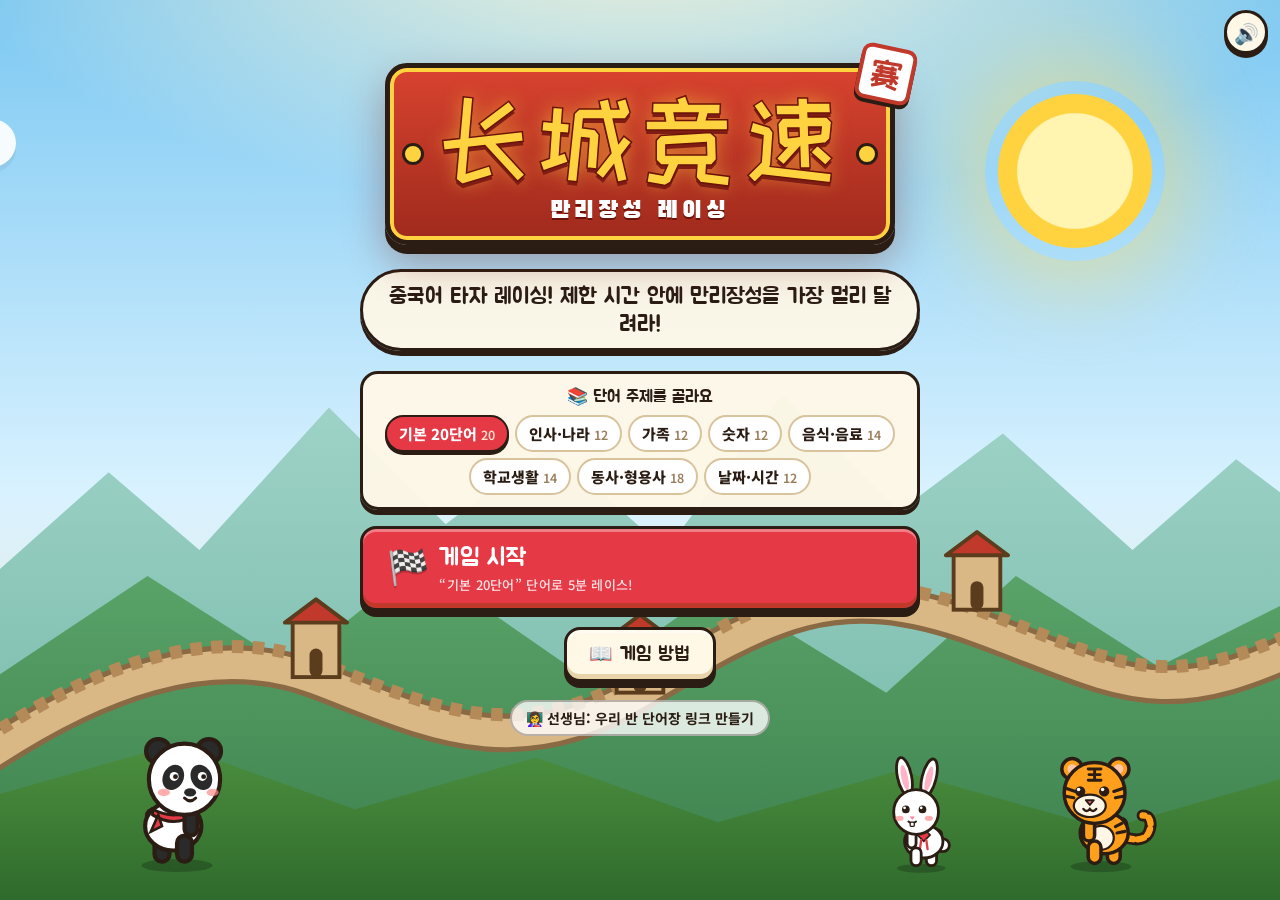
==== index.html @ fd2783c3 "Add files via upload" ====
<!doctype html>
<html lang="ko">
<head>
  <meta charset="utf-8">
  <meta name="viewport" content="width=device-width, initial-scale=1, viewport-fit=cover">
  <meta name="theme-color" content="#c0392b">
  <meta name="description" content="중국어 타자 레이싱! 5분 동안 누가 만리장성을 가장 멀리 달릴까?">
  <title>长城竞速 · 만리장성 레이싱</title>
  <link rel="icon" href="assets/favicon.svg" type="image/svg+xml">
  <link rel="preconnect" href="https://fonts.googleapis.com">
  <link rel="preconnect" href="https://fonts.gstatic.com" crossorigin>
  <link href="https://fonts.googleapis.com/css2?family=Black+Han+Sans&family=Jua&family=Noto+Sans+KR:wght@400;700;900&family=Noto+Sans+SC:wght@500;900&family=ZCOOL+KuaiLe&display=swap" rel="stylesheet">
  <link rel="stylesheet" href="css/style.css">
</head>
<body>
  <!-- 상단 고정 바: 연결 상태 + 사운드 -->
  <div class="topbar">
        <button id="btn-sound" class="icon-btn" type="button" aria-label="소리 켜기/끄기" title="소리 켜기/끄기">🔊</button>
  </div>

  <main id="app">
    <!-- ================= A. 시작 화면 ================= -->
    <section id="screen-home" class="screen active" aria-label="시작 화면">
      <div class="home-scene" aria-hidden="true">
        <div class="sun"></div>
        <div class="cloud big c1"></div><div class="cloud big c2"></div><div class="cloud big c3"></div>
        <svg class="home-mtn" viewBox="0 0 1000 500" preserveAspectRatio="xMidYMax slice">
          <defs>
            <linearGradient id="hm1" x1="0" y1="0" x2="0" y2="1"><stop offset="0" stop-color="#9fd3c7"/><stop offset="1" stop-color="#6fb5a5"/></linearGradient>
            <linearGradient id="hm2" x1="0" y1="0" x2="0" y2="1"><stop offset="0" stop-color="#5aa469"/><stop offset="1" stop-color="#3c7f4d"/></linearGradient>
            <linearGradient id="hm3" x1="0" y1="0" x2="0" y2="1"><stop offset="0" stop-color="#4c8f3f"/><stop offset="1" stop-color="#2f6b2c"/></linearGradient>
          </defs>
          <path d="M0 500 L0 250 L90 170 L160 230 L260 120 L350 210 L430 150 L520 230 L610 110 L700 200 L780 140 L880 230 L960 160 L1000 190 L1000 500 Z" fill="url(#hm1)"/>
          <path d="M0 500 L0 330 L120 250 L230 320 L330 240 L460 330 L560 260 L690 340 L790 250 L900 320 L1000 270 L1000 500 Z" fill="url(#hm2)"/>
          <!-- 만리장성 -->
          <path d="M-20 400 C 80 330, 170 300, 250 330 S 400 400, 500 340 S 650 250, 760 290 S 900 360, 1020 300" fill="none" stroke="#8a6a44" stroke-width="30" stroke-linecap="round"/>
          <path d="M-20 400 C 80 330, 170 300, 250 330 S 400 400, 500 340 S 650 250, 760 290 S 900 360, 1020 300" fill="none" stroke="#d9b886" stroke-width="22" stroke-linecap="round"/>
          <path d="M-20 386 C 80 316, 170 286, 250 316 S 400 386, 500 326 S 650 236, 760 276 S 900 346, 1020 286" fill="none" stroke="#b48a58" stroke-width="10" stroke-dasharray="9 7"/>
          <g class="home-towers">
            <g transform="translate(232 268)"><rect x="0" y="16" width="36" height="44" fill="#d9b886" stroke="#5b3d1e" stroke-width="3"/><path d="M-6 18 L18 0 L42 18 Z" fill="#c0392b" stroke="#5b3d1e" stroke-width="3" stroke-linejoin="round"/><rect x="13" y="38" width="10" height="22" rx="5" fill="#5b3d1e"/></g>
            <g transform="translate(482 280)"><rect x="0" y="16" width="36" height="44" fill="#d9b886" stroke="#5b3d1e" stroke-width="3"/><path d="M-6 18 L18 0 L42 18 Z" fill="#c0392b" stroke="#5b3d1e" stroke-width="3" stroke-linejoin="round"/><rect x="13" y="38" width="10" height="22" rx="5" fill="#5b3d1e"/></g>
            <g transform="translate(742 216)"><rect x="0" y="16" width="36" height="44" fill="#d9b886" stroke="#5b3d1e" stroke-width="3"/><path d="M-6 18 L18 0 L42 18 Z" fill="#c0392b" stroke="#5b3d1e" stroke-width="3" stroke-linejoin="round"/><rect x="13" y="38" width="10" height="22" rx="5" fill="#5b3d1e"/></g>
          </g>
          <path d="M0 500 L0 420 L140 380 L280 430 L420 390 L560 440 L700 400 L860 445 L1000 405 L1000 500 Z" fill="url(#hm3)"/>
        </svg>
        <div class="home-cast">
          <div class="cast cast-panda" data-char="panda"></div>
          <div class="cast cast-tiger" data-char="tiger"></div>
          <div class="cast cast-rabbit" data-char="rabbit"></div>
        </div>
      </div>

      <div class="home-panel">
        <div class="title-plaque">
          <div class="title-seal">赛</div>
          <h1 class="title-zh" lang="zh">长城竞速</h1>
          <div class="title-ko">만리장성 레이싱</div>
        </div>
        <p class="subtitle">중국어 타자 레이싱! 제한 시간 안에 만리장성을 가장 멀리 달려라!</p>

        <div id="set-banner" class="set-banner hidden"></div>
        <div id="set-picker" class="set-picker">
          <div class="sp-title">📚 단어 주제를 골라요</div>
          <div id="preset-chips" class="preset-chips" role="radiogroup"></div>
        </div>
        <p id="link-error" class="form-error hidden" role="alert"></p>

        <div class="home-buttons">
          <button id="btn-start" class="btn btn-red btn-xl" type="button">
            <span class="btn-ico">🏁</span><span>게임 시작<small id="start-sub">이름과 캐릭터를 고르고 출발!</small></span>
          </button>
          <button id="btn-howto" class="btn btn-ghost" type="button">📖 게임 방법</button>
        </div>
        <a class="teacher-link" href="teacher.html">👩‍🏫 선생님: 우리 반 단어장 링크 만들기</a>
      </div>
    </section>

    <!-- ================= B. 이름·캐릭터 ================= -->
    <section id="screen-join" class="screen" aria-label="이름과 캐릭터">
      <div class="panel join-panel">
        <button class="back-btn" type="button" data-go="home" aria-label="처음으로">← 처음으로</button>
        <h2 class="panel-title"><span lang="zh">报名</span> 선수 등록</h2>
        <form id="join-form" autocomplete="off" novalidate>
          <label class="field">
            <span>이름 또는 별명 <small>(결과 카드에 나와요 · 최대 12자)</small></span>
            <input id="join-name" name="name" maxlength="12" placeholder="예: 김민준" spellcheck="false" required>
          </label>
          <fieldset class="char-pick">
            <legend>캐릭터 선택 <small>(숫자 키 1~6)</small></legend>
            <div id="char-grid" class="char-grid" role="radiogroup"></div>
          </fieldset>
          <p id="join-error" class="form-error" role="alert"></p>
          <div class="join-set" id="join-set"></div>
          <button id="btn-enter" class="btn btn-red btn-lg btn-block" type="submit">출발 준비 완료! 🚩</button>
          <p class="tip">💡 한/영 키를 <b>영어</b>로! 성조 없이 <b>pingguo</b>처럼 입력해요.</p>
        </form>
      </div>
    </section>

    <!-- ================= 게임 화면 ================= -->
    <section id="screen-game" class="screen" aria-label="게임 화면">
      <header class="hud">
        <div class="hud-brand" lang="zh">长城竞速 <small id="hud-mode"></small></div>
        <div class="hud-timer" id="hud-timer-box">
          <span class="hud-label">남은 시간</span>
          <b id="hud-timer">05:00</b>
          <div class="hud-timebar"><i id="hud-timebar"></i></div>
        </div>
        <div class="hud-stat dist"><span class="hud-label">달린 거리</span><b id="hud-dist">0m</b></div>
        <div class="hud-stat ok"><span class="hud-label">정답</span><b id="hud-correct">0</b></div>
        <div class="hud-stat bad"><span class="hud-label">오답</span><b id="hud-wrong">0</b></div>
        <div class="hud-stat rank"><span class="hud-label">구간</span><b id="hud-lap">1</b></div>
      </header>

      <div class="game-mid solo">
        <div id="track" class="track-wrap"></div>
      </div>

      <div class="quiz" id="quiz">
        <div class="quiz-meta">
          <span>문제 <b id="q-num">1</b></span>
          <span id="q-combo" class="combo hidden">🔥 <b>0</b> 연속!</span>
        </div>
        <div class="q-word-wrap">
          <div id="q-word" class="q-word">사과</div>
          <div id="q-reveal" class="q-reveal" aria-live="polite"></div>
        </div>
        <form id="answer-form" class="answer-row" autocomplete="off">
          <input id="answer" class="answer-input" type="text" lang="en" inputmode="text" autocomplete="off" autocorrect="off" autocapitalize="off" spellcheck="false" maxlength="40" placeholder="중국어 병음을 입력하세요" aria-label="중국어 병음 입력">
          <button id="btn-answer" class="btn btn-red answer-btn" type="submit">Enter ↵</button>
        </form>
        <div class="answer-hint">
          <span id="hint-text">성조 없이 영어로 · 띄어쓰기 상관없음 · <kbd>Enter</kbd>로 제출</span>
          <span id="ime-warn" class="ime-warn hidden">⌨️ 한글로 입력 중! <b>한/영</b> 키를 눌러 주세요</span>
        </div>
        <div id="quiz-done" class="quiz-done hidden"></div>
      </div>

      <button id="btn-quit" class="quit-btn" type="button" title="그만하기">✕ 그만하기</button>
      <div id="countdown" class="countdown hidden" aria-live="assertive"><span id="countdown-num">3</span></div>
      <div id="boost-banner" class="boost-banner hidden"></div>
    </section>

    <!-- ================= 결과 화면 ================= -->
    <section id="screen-result" class="screen" aria-label="결과 화면">
      <canvas id="fireworks" class="fireworks" aria-hidden="true"></canvas>
      <div class="result-wrap">
        <h2 class="result-title"><span>🏆</span> <span lang="zh">长城竞速 完成！</span></h2>
        <div id="cert" class="cert"></div>
        <p class="show-teacher">🙋 이 화면을 선생님께 보여 주세요!</p>
        <div class="result-actions">
          <button id="btn-retry" class="btn btn-gold btn-lg" type="button">🔁 다시 도전</button>
          <button id="btn-home" class="btn btn-ghost btn-lg" type="button">🏠 처음으로</button>
        </div>
        <div class="review">
          <h3>📚 오늘의 단어 복습</h3>
          <div id="review-list" class="review-list"></div>
        </div>
      </div>
    </section>
  </main>

  <!-- 게임 방법 -->
  <div id="modal-howto" class="modal" aria-hidden="true" role="dialog" aria-labelledby="howto-title">
    <div class="modal-box">
      <button class="modal-x" type="button" data-close aria-label="닫기">✕</button>
      <h2 id="howto-title">📖 게임 방법</h2>
      <ol class="howto">
        <li>선생님이 준 <b>링크(QR 코드)</b>로 들어오거나, 첫 화면에서 <b>단어 주제</b>를 골라요.</li>
        <li><b>게임 시작</b> → 이름과 캐릭터를 고르고 출발! 3, 2, 1, 出发!</li>
        <li>화면에 <b>한국어 뜻</b>이 나오면 <b>중국어 병음</b>을 영어로 입력하고 <kbd>Enter</kbd>!
          <div class="howto-ex"><span>사과</span> → <code>pingguo</code> ✅ <code>Ping guo</code> ✅ <code>pinguo</code> ❌</div></li>
        <li>성조 기호는 안 써도 돼요. ü는 <code>v</code> 또는 <code>u</code>로 쓰세요.</li>
        <li>정답 1개마다 만리장성을 <b>100m</b> 달려요. 제한 시간 안에 <b>최대한 멀리!</b> 20개(2km)마다 구간 돌파!</li>
        <li>🔥 <b>3연속</b> 정답 → 부스터, <b>5연속</b> → 슈퍼 부스터! 틀리면 연속이 끊겨요.</li>
        <li>👻 이 기기의 <b>최고 기록</b>이 유령 캐릭터로 옆에서 함께 달려요. 이겨 보세요!</li>
        <li>끝나면 나오는 <b>결과 카드</b>를 선생님께 보여 주세요.</li>
      </ol>
      <button class="btn btn-red btn-block" type="button" data-close>알겠어요! 🏁</button>
    </div>
  </div>

  <div id="toast-wrap"></div>
  <script type="module" src="js/app.js"></script>
</body>
</html>
---- css/style.css ----
/* =====================================================================
   长城竞速 — 스타일
   팔레트: 궁궐 붉은색 · 황금 · 성벽 돌색 · 산 초록 · 하늘
   ===================================================================== */
:root {
  --red: #c0392b;
  --red-2: #e63946;
  --red-d: #7d1d14;
  --gold: #ffd23f;
  --gold-2: #ffe58a;
  --gold-d: #c98a00;
  --ink: #2b1d14;
  --paper: #fff8e7;
  --paper-2: #fdecc8;
  --stone: #ead7ad;
  --stone-2: #d9b886;
  --stone-d: #a77d4a;
  --green: #2f9e57;
  --sky-1: #7cc8f2;
  --sky-2: #d9f2ff;
  --mtn-far: #9fd3c7;
  --mtn-near: #5aa469;
  --wall-far: #b8936a;
  --ok: #1e9e4a;
  --bad: #e03131;
  --font-ko: 'Noto Sans KR', 'Apple SD Gothic Neo', 'Malgun Gothic', sans-serif;
  --font-fun: 'Jua', 'Noto Sans KR', sans-serif;
  --font-head: 'Black Han Sans', 'Jua', sans-serif;
  --font-zh: 'Noto Sans SC', 'PingFang SC', 'Microsoft YaHei', sans-serif;
  --font-zh-fun: 'ZCOOL KuaiLe', 'Noto Sans SC', 'Microsoft YaHei', sans-serif;
  --radius: 18px;
  --shadow: 0 10px 30px rgba(60, 20, 0, .18);
}

* { box-sizing: border-box; }
html, body { margin: 0; padding: 0; }
body {
  font-family: var(--font-ko);
  color: var(--ink);
  min-height: 100dvh;
  background:
    radial-gradient(1200px 500px at 50% -10%, #fff7d6 0%, transparent 60%),
    linear-gradient(180deg, var(--sky-1) 0%, var(--sky-2) 55%, #f5e6c4 100%);
  background-attachment: fixed;
  -webkit-font-smoothing: antialiased;
  overflow-x: hidden;
}
[lang="zh"] { font-family: var(--font-zh); }
button { font: inherit; color: inherit; cursor: pointer; }
input, textarea, select { font: inherit; color: inherit; }
.hidden { display: none !important; }
.muted { color: #7a6a5a; }
kbd {
  font-family: var(--font-ko); font-size: .85em; padding: 1px 6px; border-radius: 6px;
  background: #fff; border: 1.5px solid #c9b48f; border-bottom-width: 3px;
}
code { background: #fff3cf; padding: 1px 6px; border-radius: 6px; font-weight: 700; }
:focus-visible { outline: 3px solid var(--gold-d); outline-offset: 2px; }

/* ---------- 상단 바 ---------- */
.topbar {
  position: fixed; top: 10px; right: 12px; z-index: 50;
  display: flex; gap: 8px; align-items: center;
}
.icon-btn {
  width: 44px; height: 44px; border-radius: 50%;
  border: 3px solid var(--ink); background: var(--paper);
  font-size: 20px; box-shadow: 0 4px 0 var(--ink);
  display: grid; place-items: center;
}
.icon-btn:active { transform: translateY(3px); box-shadow: 0 1px 0 var(--ink); }
.net-badge {
  font-size: 13px; font-weight: 700; padding: 6px 12px; border-radius: 999px;
  border: 2px solid var(--ink); background: #fff; white-space: nowrap;
}
.net-badge:empty { display: none; }
.net-badge.ok { background: #d9f7e3; color: #11602f; }
.net-badge.warn { background: #fff0c2; color: #8a5a00; animation: pulse 1.2s infinite; }
.net-badge.off { background: #eee; color: #555; }

/* ---------- 버튼 ---------- */
.btn {
  --b: var(--red); --bd: var(--red-d); --fg: #fff;
  display: inline-flex; align-items: center; justify-content: center; gap: 10px;
  padding: 12px 22px; border-radius: 16px;
  border: 3px solid var(--ink); background: var(--b); color: var(--fg);
  font-family: var(--font-fun); font-size: 19px; letter-spacing: .3px;
  box-shadow: 0 6px 0 var(--ink), inset 0 -5px 0 var(--bd), inset 0 3px 0 rgba(255,255,255,.35);
  transition: transform .08s, box-shadow .08s, filter .15s;
  text-decoration: none; user-select: none;
}
.btn:hover { filter: brightness(1.06); }
.btn:active { transform: translateY(4px); box-shadow: 0 2px 0 var(--ink), inset 0 -3px 0 var(--bd); }
.btn:disabled { filter: grayscale(.6) brightness(.95); cursor: not-allowed; transform: none; }
.btn-red { --b: var(--red-2); --bd: var(--red); }
.btn-gold { --b: var(--gold); --bd: var(--gold-d); --fg: var(--ink); }
.btn-green { --b: #3cc46f; --bd: #23894a; }
.btn-ghost { --b: var(--paper); --bd: #e8d4a8; --fg: var(--ink); }
.btn-dark { --b: #3a2a20; --bd: #1c120c; }
.btn-lg { font-size: 21px; padding: 14px 26px; }
.btn-xl { font-size: 24px; padding: 14px 24px; width: 100%; justify-content: flex-start; text-align: left; }
.btn-xl small { display: block; font-family: var(--font-ko); font-size: 13px; opacity: .85; margin-top: 2px; font-weight: 500; }
.btn-ico { font-size: 34px; line-height: 1; filter: drop-shadow(0 2px 0 rgba(0,0,0,.2)); }
.btn-block { width: 100%; }
.btn-sm { font-size: 15px; padding: 7px 12px; border-radius: 12px; box-shadow: 0 4px 0 var(--ink), inset 0 -3px 0 var(--bd); }
.link-btn { background: none; border: 0; color: var(--red); text-decoration: underline; font-weight: 800; padding: 0 2px; }

/* ---------- 화면 공통 ---------- */
.screen { display: none; min-height: 100dvh; }
.screen.active { display: block; animation: screenIn .35s ease; }
@keyframes screenIn { from { opacity: 0; transform: translateY(8px); } to { opacity: 1; transform: none; } }

.panel {
  position: relative;
  width: min(960px, calc(100% - 24px));
  margin: 70px auto 40px;
  background: var(--paper);
  border: 4px solid var(--ink);
  border-radius: 26px;
  padding: 28px clamp(16px, 4vw, 40px);
  box-shadow: 0 10px 0 var(--ink), var(--shadow);
}
.panel::before {
  content: ''; position: absolute; inset: 8px; border-radius: 18px; pointer-events: none;
  border: 2px dashed rgba(192, 57, 43, .25);
}
.panel-title {
  font-family: var(--font-head); font-size: clamp(28px, 4vw, 38px); margin: 6px 0 20px; text-align: center;
  color: var(--red);
}
.panel-title [lang="zh"] { font-family: var(--font-zh-fun); color: var(--gold-d); margin-right: 6px; }
.back-btn {
  position: absolute; top: 16px; left: 18px; z-index: 2;
  border: 0; background: none; font-family: var(--font-fun); font-size: 16px; color: #7a5a3a;
}
.back-btn:hover { color: var(--red); }

/* ---------- 시작 화면 ---------- */
#screen-home { position: relative; overflow: hidden; }
#screen-home.active { display: flex; flex-direction: column; align-items: center; justify-content: flex-start; }
.home-scene { position: absolute; inset: 0; pointer-events: none; }
.sun {
  position: absolute; width: 180px; height: 180px; border-radius: 50%;
  right: 9%; top: 9%;
  background: radial-gradient(circle, #fff4b0 0 45%, #ffd23f 46% 60%, rgba(255,210,63,0) 61%);
  box-shadow: 0 0 80px 30px rgba(255, 220, 100, .45);
  animation: sunGlow 5s ease-in-out infinite;
}
@keyframes sunGlow { 50% { box-shadow: 0 0 110px 45px rgba(255, 220, 100, .55); } }
.home-mtn { position: absolute; left: 0; right: 0; bottom: 0; width: 100%; height: 72%; }
.cloud {
  position: absolute; width: 120px; height: 34px; border-radius: 40px; background: #fff;
  opacity: .92; filter: drop-shadow(0 4px 0 rgba(0, 0, 0, .06));
}
.cloud::before, .cloud::after { content: ''; position: absolute; background: #fff; border-radius: 50%; }
.cloud::before { width: 54px; height: 54px; left: 18px; top: -26px; }
.cloud::after { width: 40px; height: 40px; left: 60px; top: -16px; }
.cloud.big { transform: scale(1.4); }
.home-scene .c1 { top: 14%; left: -10%; animation: drift 48s linear infinite; }
.home-scene .c2 { top: 28%; left: -20%; animation: drift 66s linear infinite -20s; opacity: .8; }
.home-scene .c3 { top: 8%; left: -30%; animation: drift 80s linear infinite -50s; opacity: .7; }
@keyframes drift { to { left: 115%; } }

.home-cast { position: absolute; left: 0; right: 0; bottom: 3%; height: 22%; }
.cast { position: absolute; width: clamp(80px, 12vw, 150px); bottom: 0; }
.cast-panda { left: 8%; animation: hop 1.4s ease-in-out infinite; }
.cast-tiger { right: 9%; width: clamp(70px, 10vw, 128px); animation: hop 1.6s ease-in-out infinite .3s; }
.cast-rabbit { right: 24%; width: clamp(56px, 8vw, 104px); animation: hop 1.2s ease-in-out infinite .6s; }
.cast-tiger .char-svg, .cast-rabbit .char-svg { transform: scaleX(-1); }
@keyframes hop { 0%, 100% { transform: translateY(0); } 50% { transform: translateY(-14px); } }

.home-panel {
  position: relative; z-index: 2;
  width: min(560px, calc(100% - 28px));
  margin-top: clamp(44px, 7vh, 80px);
  text-align: center;
}
.title-plaque {
  position: relative; display: inline-block;
  padding: 18px 46px 14px;
  background: linear-gradient(180deg, #d8432f, #9f2a1c);
  border: 5px solid var(--ink); border-radius: 22px;
  box-shadow: 0 9px 0 var(--ink), 0 18px 40px rgba(120, 20, 0, .35), inset 0 0 0 4px var(--gold);
}
.title-plaque::before, .title-plaque::after {
  content: ''; position: absolute; top: 50%; width: 16px; height: 16px; border-radius: 50%;
  background: var(--gold); border: 3px solid var(--ink); transform: translateY(-50%);
}
.title-plaque::before { left: 12px; } .title-plaque::after { right: 12px; }
.title-zh {
  margin: 0; font-family: var(--font-zh-fun); font-weight: 400;
  font-size: clamp(58px, 12vw, 104px); line-height: 1; letter-spacing: 6px;
  color: var(--gold);
  text-shadow: 0 4px 0 #7d1d14, 0 0 18px rgba(255, 210, 63, .55);
  -webkit-text-stroke: 1.5px #6b1209;
}
.title-ko {
  margin-top: 6px; font-family: var(--font-head); color: #fff; font-size: clamp(18px, 3vw, 24px); letter-spacing: 4px;
  text-shadow: 0 2px 0 #6b1209;
}
.title-seal {
  position: absolute; right: -24px; top: -22px; width: 56px; height: 56px;
  display: grid; place-items: center; transform: rotate(12deg);
  background: #fff; color: var(--red); border: 4px solid var(--red); border-radius: 10px;
  font-family: var(--font-zh-fun); font-size: 34px; box-shadow: 0 4px 0 var(--ink);
}
.subtitle {
  font-family: var(--font-fun); font-size: clamp(17px, 2.6vw, 22px);
  margin: 24px auto 20px; padding: 10px 18px; display: inline-block;
  background: rgba(255, 248, 231, .92); border: 3px solid var(--ink); border-radius: 999px;
  box-shadow: 0 5px 0 var(--ink);
}
.home-buttons { display: grid; gap: 16px; }
.home-buttons .btn-ghost { justify-self: center; }
.teacher-link {
  display: inline-block; margin-top: 18px; font-weight: 700; font-size: 14px; color: var(--ink);
  background: rgba(255, 255, 255, .8); padding: 6px 14px; border-radius: 999px; text-decoration: none;
  border: 2px solid rgba(43, 29, 20, .3);
}
.teacher-link:hover { background: #fff; }

/* ---------- 입장 화면 ---------- */
.field-row { display: grid; grid-template-columns: 1fr 1.4fr; gap: 16px; }
.field { display: grid; gap: 6px; font-family: var(--font-fun); font-size: 18px; }
.field small { font-family: var(--font-ko); font-size: 12px; color: #8a7460; }
.field input, .field select, .field textarea {
  width: 100%; padding: 13px 16px; font-size: 22px; font-family: var(--font-ko); font-weight: 700;
  border: 3px solid var(--ink); border-radius: 14px; background: #fff;
  box-shadow: inset 0 3px 0 rgba(0, 0, 0, .06);
}
#join-code { letter-spacing: 6px; text-transform: uppercase; text-align: center; font-family: var(--font-head); font-weight: 400; }
.char-pick { border: 0; padding: 0; margin: 22px 0 0; }
.char-pick legend { font-family: var(--font-fun); font-size: 18px; margin-bottom: 10px; }
.char-grid { display: grid; grid-template-columns: repeat(6, 1fr); gap: 12px; }
.char-card {
  position: relative; display: grid; justify-items: center; gap: 2px;
  padding: 10px 6px 12px; border-radius: 18px;
  background: #fff; border: 3px solid #d8c39c; box-shadow: 0 5px 0 #d8c39c;
  transition: transform .12s, border-color .12s, box-shadow .12s, background .12s;
}
.char-card:hover { transform: translateY(-3px); }
.char-card.selected {
  border-color: var(--ink); background: linear-gradient(180deg, #fff, #fff2c9);
  box-shadow: 0 6px 0 var(--ink), 0 0 0 4px var(--c) inset;
  transform: translateY(-4px);
}
.char-card.selected .char-art { animation: hop .7s ease-in-out infinite; }
.char-num {
  position: absolute; top: 6px; left: 8px; font-family: var(--font-head); font-size: 13px; color: #b39a73;
}
.char-art { width: 86%; aspect-ratio: 1; }
.char-name { font-family: var(--font-fun); font-size: 18px; }
.char-name small { font-size: 13px; color: #9a7d5a; }
.char-tag { font-size: 11.5px; color: #7a6450; line-height: 1.25; text-align: center; min-height: 2.5em; }
.form-error { min-height: 1.4em; color: var(--bad); font-weight: 700; margin: 16px 0 10px; text-align: center; }
#btn-enter { margin-top: 4px; font-size: 24px; }

/* ---------- 대기실 ---------- */
.lobby-head { display: flex; justify-content: space-between; align-items: center; gap: 16px; flex-wrap: wrap; }
.lobby-room { font-family: var(--font-head); font-size: clamp(26px, 4vw, 36px); color: var(--red); }
.lobby-code { font-family: var(--font-fun); font-size: 18px; }
.lobby-code b { font-family: var(--font-head); letter-spacing: 4px; color: var(--ink); background: var(--gold); padding: 2px 10px; border-radius: 8px; border: 2px solid var(--ink); }
.lobby-count {
  display: flex; align-items: baseline; gap: 4px; padding: 8px 18px; border-radius: 18px;
  background: var(--red-2); color: #fff; border: 3px solid var(--ink); box-shadow: 0 5px 0 var(--ink);
  font-family: var(--font-fun);
}
.lobby-count b { font-family: var(--font-head); font-size: 40px; line-height: 1; }
.lobby-status {
  margin: 18px 0; padding: 14px 18px; border-radius: 14px; text-align: center;
  background: #fff3cf; border: 2px dashed var(--gold-d); font-family: var(--font-fun); font-size: 19px;
  display: flex; justify-content: center; align-items: center; gap: 12px;
}
.dots { display: inline-flex; gap: 5px; }
.dots i { width: 9px; height: 9px; border-radius: 50%; background: var(--red-2); animation: dot 1.2s infinite; }
.dots i:nth-child(2) { animation-delay: .2s; } .dots i:nth-child(3) { animation-delay: .4s; }
@keyframes dot { 0%, 80%, 100% { transform: scale(.6); opacity: .4; } 40% { transform: scale(1); opacity: 1; } }
.lobby-grid {
  display: grid; grid-template-columns: repeat(auto-fill, minmax(118px, 1fr)); gap: 12px;
  max-height: 46vh; overflow: auto; padding: 4px;
}
.lobby-card {
  background: #fff; border: 3px solid #e2cfa8; border-radius: 16px; padding: 8px 6px 10px; text-align: center;
  animation: popIn .35s cubic-bezier(.2, 1.6, .4, 1);
}
.lobby-card.me { border-color: var(--ink); box-shadow: 0 0 0 3px var(--gold) inset; background: #fffaf0; }
.lobby-art { width: 70px; margin: 0 auto; animation: hop 1.6s ease-in-out infinite; }
.lobby-card:nth-child(3n) .lobby-art { animation-delay: .3s; }
.lobby-card:nth-child(3n+1) .lobby-art { animation-delay: .6s; }
.lobby-name { font-family: var(--font-fun); font-size: 17px; word-break: break-all; }
.lobby-name small { color: var(--red); }
.lobby-char { font-size: 12px; color: #8a7460; }
@keyframes popIn { from { transform: scale(.6); opacity: 0; } to { transform: none; opacity: 1; } }
.lobby-actions { display: flex; gap: 12px; justify-content: center; margin-top: 18px; flex-wrap: wrap; }
.tip { text-align: center; font-size: 14px; color: #6b5a48; margin: 16px 0 0; }

/* ---------- 게임 화면 ---------- */
#screen-game.active {
  display: grid; grid-template-rows: auto minmax(160px, 1fr) auto; grid-template-columns: minmax(0, 1fr);
  height: 100dvh; padding: 10px 12px 12px; gap: 10px;
}
/* 게임 중에는 연결 상태를 작은 점으로 */
body[data-screen="game"] .topbar { top: 18px; right: 20px; }
body[data-screen="game"] .net-badge { font-size: 0; padding: 0; width: 16px; height: 16px; }
body[data-screen="game"] .net-badge.ok { background: #2fcf6a; }
body[data-screen="game"] .net-badge.warn { background: #ffb020; }
body[data-screen="game"] .net-badge.off { background: #bbb; }
.hud {
  display: grid; grid-template-columns: auto minmax(0, 1.3fr) repeat(4, minmax(0, 1fr)); gap: 8px; align-items: stretch;
  padding: 8px 86px 8px 10px; border-radius: 18px;
  background: linear-gradient(180deg, #8e2a1c, #6b1a10);
  border: 3px solid var(--ink); box-shadow: 0 5px 0 var(--ink);
  color: #fff;
}
.hud-brand {
  display: flex; flex-direction: column; justify-content: center; padding: 0 10px;
  font-family: var(--font-zh-fun); font-size: 28px; color: var(--gold); text-shadow: 0 2px 0 #3d0d06; line-height: 1;
}
.hud-brand small { font-family: var(--font-fun); font-size: 13px; color: #ffd9b0; margin-top: 4px; }
.hud-stat, .hud-timer {
  display: flex; flex-direction: column; align-items: center; justify-content: center;
  background: rgba(0, 0, 0, .22); border-radius: 12px; padding: 4px 6px; min-width: 0;
}
.hud-label { font-size: 12px; color: #ffd9b0; white-space: nowrap; }
.hud-stat b, .hud-timer b { font-family: var(--font-head); font-size: 28px; line-height: 1.05; font-weight: 400; }
.hud-stat small { font-size: 16px; color: #ffd9b0; }
.hud-stat.ok b { color: #9ff0b8; }
.hud-stat.bad b { color: #ffb3b3; }
.hud-stat.rank b { color: var(--gold); }
.hud-timer { position: relative; overflow: hidden; background: rgba(0, 0, 0, .35); }
.hud-timer b { font-size: 34px; color: var(--gold); letter-spacing: 1px; }
.hud-timebar { position: absolute; left: 0; right: 0; bottom: 0; height: 5px; background: rgba(255, 255, 255, .15); }
.hud-timebar i { display: block; height: 100%; background: var(--gold); transform-origin: left; }
.hud-timer.low b { color: #ff6b6b; animation: pulse .5s infinite alternate; }
.hud-timer.low .hud-timebar i { background: #ff6b6b; }

.game-mid { display: grid; grid-template-columns: minmax(0, 1fr) 230px; gap: 10px; min-height: 0; }
.track-wrap { min-height: 0; }
.mini-board {
  background: var(--paper); border: 3px solid var(--ink); border-radius: 18px; padding: 10px; overflow: auto;
  box-shadow: 0 5px 0 var(--ink);
}
.mini-board h3 { margin: 0 0 8px; font-family: var(--font-fun); font-size: 18px; text-align: center; color: var(--red); }
.mini-board ol { list-style: none; margin: 0; padding: 0; display: grid; gap: 5px; }
.mini-board li {
  display: grid; grid-template-columns: 28px 30px 1fr auto; align-items: center; gap: 6px;
  padding: 4px 6px; border-radius: 10px; background: #fff; border: 2px solid #ecdcb9; font-size: 14px;
  transition: background .3s;
}
.mini-board li.me { background: #fff3c4; border-color: var(--gold-d); font-weight: 800; }
.mini-board li.done .mb-score { color: var(--ok); }
.mb-rank { font-family: var(--font-head); text-align: center; font-size: 16px; }
.mb-art { width: 30px; height: 30px; }
.mb-name { overflow: hidden; text-overflow: ellipsis; white-space: nowrap; }
.mb-score { font-family: var(--font-head); font-size: 14px; color: #6b5a48; }

/* ---------- 문제 & 입력 (가장 눈에 띄게) ---------- */
.quiz {
  position: relative;
  width: min(880px, 100%); margin: 0 auto;
  background: linear-gradient(180deg, #fffdf6, var(--paper-2));
  border: 4px solid var(--ink); border-radius: 24px;
  padding: 12px clamp(14px, 3vw, 28px) 14px;
  box-shadow: 0 7px 0 var(--ink), 0 14px 30px rgba(80, 30, 0, .2);
}
.quiz::before {
  content: ''; position: absolute; left: 50%; top: -14px; transform: translateX(-50%);
  width: 120px; height: 18px; border-radius: 10px; background: var(--red-2); border: 3px solid var(--ink);
}
.quiz-meta { display: flex; justify-content: space-between; align-items: center; font-family: var(--font-fun); font-size: 18px; color: #7a5a3a; }
.quiz-meta b { color: var(--red); font-family: var(--font-head); font-size: 22px; }
.combo {
  padding: 3px 12px; border-radius: 999px; background: #ffe7a0; border: 2px solid var(--gold-d); color: #9a4b00;
  animation: comboIn .4s cubic-bezier(.2, 1.8, .4, 1);
}
.combo.hot { background: linear-gradient(90deg, #ff9f1c, #e63946); color: #fff; border-color: var(--ink); animation: comboIn .4s, wiggle .5s infinite; }
@keyframes comboIn { from { transform: scale(.4); } to { transform: none; } }
@keyframes wiggle { 50% { transform: rotate(-3deg) scale(1.05); } }
.q-word-wrap { position: relative; text-align: center; padding: 2px 0 8px; }
.q-word {
  font-family: var(--font-head); font-size: clamp(42px, 7.5vw, 78px); line-height: 1.12; color: var(--ink);
  text-shadow: 0 4px 0 rgba(192, 57, 43, .18);
  word-break: keep-all;
}
.q-word.pop { animation: wordPop .35s cubic-bezier(.2, 1.6, .4, 1); }
@keyframes wordPop { from { transform: scale(.7) translateY(10px); opacity: 0; } to { transform: none; opacity: 1; } }
.q-reveal {
  position: absolute; left: 50%; top: -6px; transform: translate(-50%, 0);
  padding: 4px 14px; border-radius: 999px; background: #d9f7e3; border: 2px solid var(--ok); color: #0e5a2a;
  font-weight: 800; white-space: nowrap; opacity: 0; pointer-events: none; font-size: 17px;
}
.q-reveal.show { animation: reveal 1.6s ease forwards; }
@keyframes reveal { 0% { opacity: 0; transform: translate(-50%, 8px); } 12%, 70% { opacity: 1; transform: translate(-50%, -6px); } 100% { opacity: 0; transform: translate(-50%, -16px); } }
.rv-zh { font-family: var(--font-zh); font-size: 1.1em; }
.rv-ok { color: var(--ok); }
.answer-row { display: flex; gap: 10px; }
.answer-input {
  flex: 1; min-width: 0;
  font-size: clamp(24px, 3.4vw, 34px); font-weight: 800; letter-spacing: 1px;
  padding: 12px 20px; border-radius: 18px; text-align: center;
  border: 4px solid var(--ink); background: #fff;
  box-shadow: inset 0 4px 0 rgba(0, 0, 0, .06), 0 0 0 0 rgba(255, 210, 63, 0);
  transition: border-color .15s, box-shadow .2s, background .15s;
}
.answer-input::placeholder { color: #bfae93; font-weight: 600; font-size: .7em; letter-spacing: 0; }
.answer-input:focus { outline: none; box-shadow: inset 0 4px 0 rgba(0, 0, 0, .06), 0 0 0 6px rgba(255, 210, 63, .6); }
.answer-input.wrong { border-color: var(--bad); background: #fff0f0; color: var(--bad); }
.answer-input.right { border-color: var(--ok); background: #eafff0; }
.answer-input.checking { background: #fffbe8; }
.answer-input:disabled { background: #f3ead6; }
.answer-btn { font-size: 20px; padding: 0 22px; }
.shake { animation: shake .38s; }
@keyframes shake { 15%, 55% { transform: translateX(-9px); } 35%, 75% { transform: translateX(9px); } 90% { transform: translateX(-3px); } }
.answer-hint { text-align: center; font-size: 14px; color: #8a7460; margin-top: 8px; min-height: 1.5em; }
.ime-warn { color: #b02a1e; font-weight: 800; animation: pulse .6s infinite alternate; }
.quiz-done {
  position: absolute; inset: 0; display: grid; place-items: center; text-align: center; padding: 10px 20px;
  border-radius: 20px; background: rgba(255, 248, 231, .94);
  font-family: var(--font-fun); font-size: clamp(20px, 3vw, 28px); color: var(--red-d);
}

/* 카운트다운 */
.countdown {
  position: fixed; inset: 0; z-index: 40; display: grid; place-items: center; pointer-events: none;
  background: radial-gradient(circle, rgba(0, 0, 0, .25), rgba(0, 0, 0, .55));
}
#countdown-num {
  font-family: var(--font-head); font-size: clamp(120px, 26vw, 260px); color: var(--gold);
  -webkit-text-stroke: 6px var(--ink); paint-order: stroke fill;
  text-shadow: 0 12px 0 var(--ink), 0 0 60px rgba(255, 210, 63, .8);
}
#countdown-num.go { font-family: var(--font-zh-fun); color: var(--red-2); }
#countdown-num.bump { animation: bump .9s cubic-bezier(.2, 1.6, .4, 1); }
@keyframes bump { 0% { transform: scale(2.2); opacity: 0; } 30% { transform: scale(1); opacity: 1; } 85% { opacity: 1; } 100% { transform: scale(.9); opacity: .2; } }

.boost-banner {
  position: fixed; left: 50%; top: 22%; z-index: 30; pointer-events: none;
  transform: translateX(-50%);
  font-family: var(--font-head); font-size: clamp(30px, 5vw, 54px); color: #fff; white-space: nowrap;
  -webkit-text-stroke: 3px var(--ink); paint-order: stroke fill;
  text-shadow: 0 6px 0 var(--ink), 0 0 30px rgba(255, 140, 0, .9);
}
.boost-banner.show { animation: boostIn 1.5s ease forwards; }
@keyframes boostIn { 0% { transform: translateX(-50%) scale(.3) rotate(-8deg); opacity: 0; } 15% { transform: translateX(-50%) scale(1.15) rotate(2deg); opacity: 1; } 25% { transform: translateX(-50%) scale(1); } 80% { opacity: 1; } 100% { transform: translateX(-50%) translateY(-30px); opacity: 0; } }

/* =====================================================================
   레이싱 트랙 (만리장성)
   ===================================================================== */
.race {
  --lane-h: 56px;
  --S: 38px;                                   /* 출발선 앞 여백(레인 번호) */
  --E: 34px;                                   /* 결승선 뒤 여백 */
  --RW: calc(var(--lane-h) * .74);             /* 캐릭터 크기 */
  position: relative; display: flex; flex-direction: column; height: 100%;
  border: 3px solid var(--ink); border-radius: 18px; overflow: hidden;
  background: #cfa874; box-shadow: 0 5px 0 var(--ink);
}
.race-scroll { flex: 1; overflow: auto; overscroll-behavior: contain; scrollbar-gutter: stable; }
.race-inner { position: relative; min-height: 100%; display: flex; flex-direction: column; }
.pos { position: absolute; left: calc(var(--S) + var(--p) * (100% - var(--S) - var(--E) - var(--RW) * .75)); }

.race-sky {
  position: sticky; top: 0; z-index: 6; height: 84px; flex: none; overflow: hidden;
  background: linear-gradient(180deg, #7cc8f2 0%, #c8ecff 70%, #e8f7ff 100%);
  border-bottom: 3px solid var(--ink);
}
.race-sky .cloud { transform: scale(.55); opacity: .85; }
.race-sky .c1 { top: 18px; left: 10%; animation: drift 70s linear infinite; }
.race-sky .c2 { top: 8px; left: 50%; animation: drift 90s linear infinite -30s; }
.race-sky .c3 { top: 26px; left: 80%; animation: drift 110s linear infinite -60s; }
.sky-parallax {
  position: absolute; left: 0; bottom: 0; width: 140%; height: 64px;
  transform: translateX(calc(var(--px, 0) * -28%)); transition: transform 1.2s ease-out;
}
.sky-mtn { width: 100%; height: 100%; display: block; }
.sky-start { bottom: 6px; width: var(--RW); text-align: center; z-index: 2; }
.sky-start span {
  display: inline-block; font-family: var(--font-zh-fun); font-size: 15px; color: #fff; background: var(--green);
  padding: 2px 8px; border-radius: 8px; border: 2px solid var(--ink);
}
.sky-tower { bottom: 0; width: 46px; margin-left: calc(var(--RW) / 2 - 23px); text-align: center; z-index: 2; }
.sky-tower svg { width: 34px; height: 40px; display: block; margin: 0 auto; }
.sky-tower b {
  position: absolute; bottom: 44px; left: 50%; transform: translateX(-50%); white-space: nowrap;
  font-family: var(--font-zh-fun); font-weight: 400; font-size: 12px; color: var(--ink);
  background: rgba(255, 255, 255, .85); border-radius: 6px; padding: 0 5px; border: 1.5px solid rgba(43, 29, 20, .4);
}
.sky-gate { position: absolute; right: 2px; bottom: 0; width: 66px; z-index: 2; }
.sky-gate svg { display: block; width: 100%; }
.flag-wave { transform-box: fill-box; transform-origin: left center; animation: flag 1s ease-in-out infinite alternate; }
@keyframes flag { from { transform: skewY(-6deg) scaleX(.9); } to { transform: skewY(6deg) scaleX(1.05); } }

.race-lanes {
  position: relative; flex: 1;
  /* 레인 아래는 성벽 몸체(벽돌) */
  background-color: #b58c58;
  background-image:
    linear-gradient(rgba(70, 40, 12, .28) 2px, transparent 2px),
    linear-gradient(90deg, rgba(70, 40, 12, .22) 2px, transparent 2px);
  background-size: 100% 22px, 44px 22px;
}
.lane-guides { position: absolute; inset: 0; pointer-events: none; z-index: 3; }
.guide { top: 0; bottom: 0; width: 0; margin-left: calc(var(--RW) / 2); border-left: 2px dashed rgba(90, 50, 15, .35); }
.finish-line {
  position: absolute; top: 0; bottom: 0; right: calc(var(--E) - 4px); width: 14px;
  background: repeating-conic-gradient(#1d1d1d 0 25%, #fff 0 50%) 0 0 / 14px 14px;
  border-left: 2px solid var(--ink); border-right: 2px solid var(--ink);
  box-shadow: 0 0 0 3px rgba(255, 210, 63, .5);
}
.lanes { position: relative; padding-top: calc(var(--lane-h) * .24); background: var(--stone); }
.race-compact .lanes { padding-top: 4px; }
.lane {
  position: relative; height: var(--lane-h);
  /* 걷는 길(성벽 위 돌바닥) */
  background-color: var(--stone);
  background-image:
    repeating-linear-gradient(90deg, transparent 0 44px, rgba(120, 80, 40, .16) 44px 46px),
    linear-gradient(180deg, rgba(255, 255, 255, .35), rgba(0, 0, 0, .04));
  border-bottom: 2px solid #7a5530;
}
/* 뒤쪽 성가퀴(톱니 모양 담장) */
.lane::before {
  content: ''; position: absolute; left: 0; right: 0; top: 0; height: 24%;
  background:
    repeating-linear-gradient(90deg, #c49a62 0 18px, #8d6a3e 18px 20px, #a98250 20px 30px, #8d6a3e 30px 32px) top / 100% 100%;
  -webkit-mask: repeating-linear-gradient(90deg, #000 0 20px, transparent 20px 32px);
          mask: repeating-linear-gradient(90deg, #000 0 20px, transparent 20px 32px);
  opacity: .9;
}
/* 앞쪽 벽돌 */
.lane::after {
  content: ''; position: absolute; left: 0; right: 0; bottom: 0; height: 16%;
  background-color: #b98d58;
  background-image:
    linear-gradient(90deg, rgba(60, 35, 10, .35) 2px, transparent 2px),
    linear-gradient(180deg, rgba(255, 255, 255, .18), rgba(0, 0, 0, .12));
  background-size: 24px 100%, 100% 100%;
  border-top: 2px solid #8a6236;
}
.lane.me { background-color: #fff0bf; }
.lane.me .lane-num { background: var(--gold); color: var(--ink); }
.lane-num {
  position: absolute; left: 3px; top: 50%; transform: translateY(-50%); z-index: 4;
  width: calc(var(--S) - 8px); height: min(28px, calc(var(--lane-h) * .6)); display: grid; place-items: center;
  background: var(--red); color: #fff; border: 2px solid var(--ink); border-radius: 8px;
  font-family: var(--font-head); font-size: min(16px, calc(var(--lane-h) * .36));
}
.race-empty {
  padding: 30px; text-align: center; font-family: var(--font-fun); font-size: 18px; color: #fff;
  text-shadow: 0 2px 0 rgba(0, 0, 0, .3);
}

.runner {
  bottom: 9%; width: var(--RW); height: var(--RW); z-index: 5;
  transition: left .75s cubic-bezier(.25, .9, .35, 1);
  will-change: left;
}
.runner .char { width: 100%; height: 100%; position: relative; z-index: 2; }
.char-svg { width: 100%; height: 100%; display: block; overflow: visible; }
.tag {
  position: absolute; bottom: 96%; left: 50%; transform: translateX(-50%); z-index: 3;
  display: flex; align-items: center; gap: 3px; white-space: nowrap;
  font-size: max(10px, calc(var(--lane-h) * .2)); font-weight: 800; line-height: 1.15;
  padding: 0 6px; border-radius: 999px; background: rgba(255, 255, 255, .95); border: 1.5px solid var(--ink);
  max-width: 140px; overflow: hidden; text-overflow: ellipsis;
}
.lane.me .tag { background: var(--red-2); color: #fff; }
.tag-rank { font-family: var(--font-head); font-weight: 400; color: var(--red); }
.lane.me .tag-rank { color: var(--gold); }
.tag-name { overflow: hidden; text-overflow: ellipsis; }

/* 좁은 레인: 이름표를 캐릭터 옆으로 */
.race-compact .tag { bottom: auto; top: 50%; left: 100%; transform: translate(4px, -50%); font-size: 11px; }
.race-compact .sky-tower b { display: none; }

/* 달리기 애니메이션 */
.c-leg, .c-arm { transform-box: fill-box; transform-origin: 50% 12%; }
.c-bob { animation: idle 2.4s ease-in-out infinite; transform-origin: 50% 90%; }
@keyframes idle { 50% { transform: translateY(1.5px) scaleY(.98); } }
.runner.running .c-bob { animation: bob .2s ease-in-out infinite alternate; }
.runner.running .c-leg-a, .runner.running .c-arm-b { animation: swingA .2s ease-in-out infinite alternate; }
.runner.running .c-leg-b, .runner.running .c-arm-a { animation: swingB .2s ease-in-out infinite alternate; }
.runner.running .c-head { animation: headBob .2s ease-in-out infinite alternate; }
@keyframes bob { from { transform: translateY(0) rotate(-3deg); } to { transform: translateY(-5px) rotate(3deg); } }
@keyframes swingA { from { transform: rotate(-35deg); } to { transform: rotate(35deg); } }
@keyframes swingB { from { transform: rotate(35deg); } to { transform: rotate(-35deg); } }
@keyframes headBob { to { transform: translateY(1.5px); } }
.runner.running::after {
  content: ''; position: absolute; right: 70%; bottom: 2%; width: 40%; height: 26%; border-radius: 50%;
  background: radial-gradient(circle, rgba(255, 255, 255, .85), rgba(230, 200, 150, 0) 70%);
  animation: dust .45s ease-out infinite;
}
@keyframes dust { from { transform: scale(.5); opacity: 1; } to { transform: scale(1.6) translateX(-12px); opacity: 0; } }

/* 부스터 */
.trail {
  position: absolute; z-index: 1; right: 55%; top: 30%; height: 45%; width: 0; border-radius: 999px; opacity: 0;
}
.runner.boost-s { transition: left .55s cubic-bezier(.2, 1.5, .4, 1); }
.runner.boost-l { transition: left .5s cubic-bezier(.2, 1.9, .35, 1); }
.runner.boost-s .trail { background: linear-gradient(90deg, rgba(255, 159, 28, 0), #ff9f1c 60%, #ffd23f); animation: trail 1.1s ease-out; }
.runner.boost-l .trail {
  background: linear-gradient(90deg, rgba(230, 57, 70, 0), #e63946 40%, #ff9f1c 70%, #fff3a0);
  animation: trailBig 1.5s ease-out; top: 15%; height: 70%;
  box-shadow: 0 0 18px 4px rgba(255, 160, 40, .7);
}
.runner.boost-s .char { filter: drop-shadow(0 0 6px #ffb020); }
.runner.boost-l .char { filter: drop-shadow(0 0 10px #ff5a1f) drop-shadow(0 0 4px #fff3a0); animation: shake2 .12s 8; }
@keyframes trail { 0% { width: 0; opacity: 0; } 20% { width: 160%; opacity: 1; } 100% { width: 60%; opacity: 0; } }
@keyframes trailBig { 0% { width: 0; opacity: 0; } 15% { width: 260%; opacity: 1; } 70% { opacity: 1; } 100% { width: 100%; opacity: 0; } }
@keyframes shake2 { 50% { transform: translate(1px, -1px) rotate(2deg); } }

/* 결승 */
.win-flag { display: none; position: absolute; width: 42%; right: -10%; bottom: 55%; z-index: 3; }
.win-flag svg { display: block; width: 100%; }
.runner.finished .win-flag { display: block; animation: popIn .4s cubic-bezier(.2, 1.6, .4, 1); }
.runner.finished .c-bob { animation: cheer .6s ease-in-out infinite alternate; }
@keyframes cheer { to { transform: translateY(-4px); } }

.race-tools {
  position: absolute; right: 8px; bottom: 8px; z-index: 7;
  display: flex; gap: 5px; align-items: center;
}
.race-count {
  font-size: 12px; font-weight: 800; padding: 3px 9px; border-radius: 999px; background: rgba(255, 255, 255, .9);
  border: 2px solid var(--ink);
}
.rt-btn {
  width: 30px; height: 30px; border-radius: 9px; border: 2px solid var(--ink); background: var(--paper);
  font-weight: 900; box-shadow: 0 3px 0 var(--ink); padding: 0;
}
.rt-btn.rt-wide { width: auto; padding: 0 8px; font-size: 12px; }
.rt-btn:active { transform: translateY(2px); box-shadow: 0 1px 0 var(--ink); }

/* 교사용 큰 화면 */
.race-big { --S: 46px; --E: 40px; }
.race-big .race-sky { height: 100px; }
.race-big .sky-parallax { height: 78px; }

/* =====================================================================
   결과 화면
   ===================================================================== */
#screen-result {
  position: relative;
  background:
    radial-gradient(900px 500px at 50% 0%, rgba(255, 210, 63, .35), transparent 60%),
    repeating-conic-gradient(from 0deg at 50% 18%, #b72d20 0 8deg, #c53a2b 8deg 16deg);
}
.fireworks { position: fixed; inset: 0; width: 100%; height: 100%; pointer-events: none; z-index: 1; }
.result-wrap { position: relative; z-index: 2; width: min(980px, calc(100% - 24px)); margin: 0 auto; padding: 60px 0 40px; }
.result-title {
  text-align: center; margin: 0 0 10px; font-size: clamp(38px, 7vw, 72px); font-weight: 400;
  font-family: var(--font-zh-fun); color: var(--gold);
  -webkit-text-stroke: 2px #4a0d06; paint-order: stroke fill;
  text-shadow: 0 6px 0 #4a0d06, 0 0 30px rgba(255, 210, 63, .7);
  animation: titleIn .8s cubic-bezier(.2, 1.6, .4, 1);
}
.result-title [lang="zh"] { font-family: var(--font-zh-fun); }
@keyframes titleIn { from { transform: scale(.3) rotate(-6deg); opacity: 0; } to { transform: none; opacity: 1; } }
.podium { display: grid; grid-template-columns: repeat(3, 1fr); gap: 14px; align-items: end; max-width: 720px; margin: 10px auto 0; }
.pod { text-align: center; color: #fff; animation: rise .8s cubic-bezier(.2, 1.3, .4, 1) both; }
.pod-1 { animation-delay: .5s; } .pod-2 { animation-delay: .25s; } .pod-3 { animation-delay: 0s; }
@keyframes rise { from { transform: translateY(60px); opacity: 0; } to { transform: none; opacity: 1; } }
.pod-char { position: relative; width: clamp(80px, 16vw, 140px); margin: 0 auto -6px; }
.pod-1 .pod-char { width: clamp(100px, 20vw, 180px); animation: hop 1s ease-in-out infinite; }
.pod-flag { position: absolute; right: -18%; top: -18%; width: 34%; }
.pod-crown { position: absolute; left: 50%; top: -26%; transform: translateX(-50%) rotate(-10deg); font-size: clamp(28px, 5vw, 44px); animation: crown 1.5s ease-in-out infinite; }
@keyframes crown { 50% { transform: translateX(-50%) rotate(8deg) translateY(-4px); } }
.pod-name { font-family: var(--font-fun); font-size: clamp(16px, 2.6vw, 22px); text-shadow: 0 2px 0 #4a0d06; word-break: break-all; }
.pod-stat { font-size: 14px; color: var(--gold-2); margin-bottom: 6px; }
.pod-block {
  border: 4px solid var(--ink); border-bottom: 0; border-radius: 14px 14px 0 0;
  display: grid; place-items: center; font-family: var(--font-head); color: var(--ink);
  background-image: repeating-linear-gradient(90deg, transparent 0 22px, rgba(0, 0, 0, .1) 22px 24px);
}
.pod-block span { font-size: clamp(36px, 6vw, 56px); text-shadow: 0 3px 0 rgba(255, 255, 255, .5); }
.pod-1 .pod-block { height: 150px; background-color: var(--gold); }
.pod-2 .pod-block { height: 110px; background-color: #dfe6ee; }
.pod-3 .pod-block { height: 80px; background-color: #e7a36a; }
.pod.me .pod-name::after { content: ' (나)'; color: var(--gold); }
.pod.empty { visibility: hidden; }

.my-result {
  display: flex; gap: 14px; align-items: stretch; justify-content: center; flex-wrap: wrap;
  margin: 0 auto; padding: 16px; max-width: 820px;
  background: var(--paper); border: 4px solid var(--ink); border-radius: 0 0 22px 22px; box-shadow: 0 8px 0 var(--ink);
}
.mr-rank {
  display: flex; flex-direction: column; align-items: center; justify-content: center;
  background: var(--red-2); color: #fff; border: 3px solid var(--ink); border-radius: 16px; padding: 6px 22px;
}
.mr-rank b { font-family: var(--font-head); font-size: 54px; line-height: 1; color: var(--gold); }
.mr-stats { display: grid; grid-template-columns: repeat(5, minmax(84px, 1fr)); gap: 8px; flex: 1; }
.mr-stats div { background: #fff; border: 2px solid #e2cfa8; border-radius: 12px; text-align: center; padding: 8px 4px; display: flex; flex-direction: column; justify-content: center; }
.mr-stats small { font-size: 12.5px; color: #8a7460; }
.mr-stats b { font-family: var(--font-head); font-weight: 400; font-size: 24px; }
.result-actions { display: flex; gap: 12px; justify-content: center; flex-wrap: wrap; margin: 26px 0; }
.review { background: rgba(255, 248, 231, .96); border: 4px solid var(--ink); border-radius: 22px; padding: 16px 20px; }
.review h3 { margin: 0 0 12px; font-family: var(--font-fun); font-size: 22px; color: var(--red); }
.review-list { display: grid; grid-template-columns: repeat(auto-fill, minmax(150px, 1fr)); gap: 8px; }
.rv-card { display: grid; grid-template-columns: 1fr auto; grid-template-rows: auto auto; gap: 0 8px; padding: 8px 12px; background: #fff; border-radius: 12px; border: 2px solid #ecdcb9; }
.rv-card .rv-ko { font-weight: 800; }
.rv-card .rv-zh { grid-row: span 2; align-self: center; font-size: 26px; color: var(--red); }
.rv-card .rv-py { color: #6b5a48; font-size: 14px; }

/* ---------- 표 ---------- */
.table-scroll { overflow: auto; max-height: 64vh; border-radius: 12px; border: 2px solid #e2cfa8; }
.rank-table { width: 100%; border-collapse: collapse; background: #fff; font-size: 15px; }
.rank-table th { position: sticky; top: 0; background: var(--red); color: #fff; padding: 8px; font-family: var(--font-fun); font-weight: 400; white-space: nowrap; }
.rank-table td { padding: 7px 8px; border-bottom: 1px solid #f0e3c6; text-align: center; white-space: nowrap; }
.rank-table td:nth-child(2) { text-align: left; }
.rank-table tr.me td { background: #fff3c4; font-weight: 800; }
.rt-art { display: inline-block; width: 26px; height: 26px; vertical-align: middle; margin-right: 6px; }

/* ---------- 모달 ---------- */
.modal {
  position: fixed; inset: 0; z-index: 60; display: none; place-items: center; padding: 16px;
  background: rgba(30, 10, 0, .55); backdrop-filter: blur(2px);
}
.modal.open { display: grid; animation: screenIn .2s; }
.modal-box {
  position: relative; width: min(560px, 100%); max-height: 92dvh; overflow: auto;
  background: var(--paper); border: 4px solid var(--ink); border-radius: 22px; padding: 24px;
  box-shadow: 0 10px 0 var(--ink);
}
.modal-wide { width: min(860px, 100%); }
.modal-box h2 { margin: 0 0 14px; font-family: var(--font-head); font-weight: 400; color: var(--red); font-size: 28px; }
.modal-x { position: absolute; top: 12px; right: 12px; width: 36px; height: 36px; border-radius: 50%; border: 2px solid var(--ink); background: #fff; font-weight: 900; }
.howto { padding-left: 22px; line-height: 1.7; margin: 0 0 18px; }
.howto li { margin-bottom: 6px; }
.howto-ex { margin-top: 4px; padding: 6px 10px; background: #fff; border-radius: 10px; border: 2px dashed #e2cfa8; display: inline-block; }

/* ---------- 토스트 ---------- */
#toast-wrap { position: fixed; left: 50%; bottom: 20px; transform: translateX(-50%); z-index: 80; display: grid; gap: 8px; width: min(520px, calc(100% - 24px)); pointer-events: none; }
.toast {
  padding: 12px 16px; border-radius: 14px; background: #2b1d14; color: #fff; font-weight: 700; text-align: center;
  border: 2px solid #000; box-shadow: 0 6px 18px rgba(0, 0, 0, .3); animation: toastIn .3s ease;
}
.toast-bad { background: #b3261e; }
.toast-ok { background: #18803f; }
.toast-gold { background: var(--gold); color: var(--ink); }
.toast.out { opacity: 0; transform: translateY(10px); transition: .4s; }
@keyframes toastIn { from { opacity: 0; transform: translateY(14px); } }
@keyframes pulse { to { opacity: .55; } }

/* =====================================================================
   반응형
   ===================================================================== */
@media (max-width: 1100px) {
  .game-mid { grid-template-columns: minmax(0, 1fr); }
  .mini-board { display: none; }
}
@media (max-width: 760px) {
  .field-row { grid-template-columns: 1fr; }
  .char-grid { grid-template-columns: repeat(3, 1fr); }
  .panel { margin-top: 64px; }
  #screen-game.active { padding: 6px 6px 8px; gap: 8px; grid-template-rows: auto minmax(150px, 1fr) auto; }
  .hud { grid-template-columns: repeat(4, minmax(0, 1fr)); padding: 6px 6px 6px 6px; gap: 5px; }
  body[data-screen="game"] .topbar { top: 12px; right: 12px; }
  body[data-screen="game"] .icon-btn { width: 34px; height: 34px; font-size: 16px; box-shadow: 0 2px 0 var(--ink); }
  .hud-timer { padding-right: 70px !important; }
  .hud-brand { display: none; }
  .hud-timer { grid-column: span 4; flex-direction: row; gap: 10px; padding: 4px; }
  .hud-timer b { font-size: 26px; }
  .hud-stat b { font-size: 22px; }
  .hud-label { font-size: 11px; }
  .quiz { padding: 8px 12px 10px; border-radius: 18px; }
  .q-word { font-size: clamp(36px, 11vw, 54px); }
  .answer-btn { padding: 0 14px; font-size: 16px; }
  .answer-hint { font-size: 12px; }
  .race { --S: 30px; --E: 26px; }
  .race-sky { height: 70px; }
  .sky-parallax { height: 54px; }
  .sky-gate { width: 52px; }
  .sky-tower b { font-size: 10px; }
  .mr-stats { grid-template-columns: repeat(3, 1fr); }
  .home-buttons .btn-xl { font-size: 21px; }
  .home-panel { margin-top: 70px; }
  .title-plaque { padding: 14px 34px 10px; }
  .title-seal { right: -6px; top: -26px; width: 46px; height: 46px; font-size: 28px; }
  .btn-ico { font-size: 28px; }
  .result-actions .btn-lg { font-size: 17px; padding: 12px 16px; }
}
@media (max-height: 700px) and (min-width: 761px) {
  .q-word { font-size: 52px; }
  .race-sky { height: 70px; }
  .sky-parallax { height: 54px; }
}
@media (prefers-reduced-motion: reduce) {
  *, *::before, *::after { animation-duration: .01ms !important; animation-iteration-count: 1 !important; }
  .runner { transition-duration: .3s; }
}

/* =====================================================================
   각자 달리기 방식 (v3)
   ===================================================================== */
.game-mid.solo { grid-template-columns: minmax(0, 1fr); }
.game-mid.solo .race-tools { display: none; }
.hud-stat.dist b { color: var(--gold); }

.lobby-go { margin: 18px 0; text-align: center; }
.lg-wait { padding: 16px; border-radius: 14px; background: #fff3cf; border: 2px dashed var(--gold-d); font-family: var(--font-fun); font-size: 19px; display: flex; justify-content: center; align-items: center; gap: 12px; flex-wrap: wrap; }
.lg-open { padding: 18px; border-radius: 18px; background: linear-gradient(180deg, #fff8e0, #ffe9a8); border: 3px solid var(--ink); box-shadow: 0 5px 0 var(--ink); animation: popIn .4s cubic-bezier(.2, 1.6, .4, 1); }
.lg-rule { font-family: var(--font-fun); font-size: 21px; margin: 0 0 12px; }
.lg-rule small { font-family: var(--font-ko); font-size: 14px; color: #7a5a3a; }
.btn-go { width: min(420px, 100%); justify-content: center; font-size: 30px; padding: 16px 20px; animation: goPulse 1.4s ease-in-out infinite; }
.btn-go small { display: inline; margin-left: 8px; font-size: 14px; opacity: .8; }
@keyframes goPulse { 50% { transform: scale(1.04); } }
.lg-done { padding: 16px; border-radius: 16px; background: #eafff0; border: 2px solid #9fdcb3; font-family: var(--font-fun); font-size: 18px; }
.lg-done p { margin: 8px 0; }
.lg-rec b { font-family: var(--font-head); font-weight: 400; font-size: 34px; color: var(--red); margin: 0 6px; }
.lg-rec small { font-family: var(--font-ko); font-size: 14px; color: #5a4838; display: block; }
.lobby-card { position: relative; }
.lobby-card.done { border-color: #9fdcb3; background: #f3fff6; }
.lobby-done { position: absolute; top: 4px; right: 6px; font-size: 18px; }

.my-run { display: flex; gap: 14px; flex-wrap: wrap; align-items: stretch; justify-content: center; max-width: 860px; margin: 8px auto 10px;
  background: var(--paper); border: 4px solid var(--ink); border-radius: 22px; padding: 16px; box-shadow: 0 8px 0 var(--ink); animation: popIn .5s cubic-bezier(.2, 1.4, .4, 1); }
.mr-dist { position: relative; display: flex; flex-direction: column; align-items: center; justify-content: center; min-width: 200px;
  background: linear-gradient(180deg, #d8432f, #9f2a1c); color: #fff; border: 3px solid var(--ink); border-radius: 16px; padding: 10px 70px 10px 20px; }
.mr-dist b { font-family: var(--font-head); font-weight: 400; font-size: 56px; line-height: 1.05; color: var(--gold); text-shadow: 0 4px 0 #4a0d06; }
.mr-art { position: absolute; right: 6px; bottom: 6px; width: 64px; animation: hop 1s ease-in-out infinite; }
.my-run .mr-stats { flex: 1; }
.save-state { text-align: center; margin: 4px auto 12px; max-width: 760px; padding: 8px 14px; border-radius: 12px; background: rgba(255,255,255,.9); font-weight: 700; }
.save-state.ok { background: #eafff0; color: #11602f; }
.save-state.warn { background: #fff3cf; color: #8a5a00; }
.my-result { border-radius: 22px; margin-top: 0; }
.my-result .mr-rank { flex-direction: row; gap: 10px; align-items: baseline; }
@media (max-width: 760px) {
  .mr-dist b { font-size: 44px; }
  .my-run .mr-stats { grid-template-columns: repeat(3, 1fr); }
}
/* 혼자 달리는 화면: 트랙은 필요한 만큼만, 문제·입력칸을 위로 */
#screen-game.active:has(.game-mid.solo) { grid-template-rows: auto auto auto; align-content: start; }
.game-mid.solo .track-wrap { height: clamp(190px, 32vh, 270px); }

/* =====================================================================
   서버 없는 버전 (v4): 단어장 배너 · 주제 선택 · 결과 카드 · 유령
   ===================================================================== */
.set-banner { display: grid; gap: 2px; margin: 0 auto 16px; padding: 12px 18px; border-radius: 18px; background: #fffaf0; border: 3px solid var(--ink); box-shadow: 0 5px 0 var(--ink); }
.set-banner .sb-label { font-family: var(--font-fun); color: var(--red); font-size: 15px; }
.set-banner b { font-family: var(--font-head); font-weight: 400; font-size: 26px; }
.set-banner .sb-meta { font-size: 14px; color: #6b5a48; }
.set-picker { margin: 0 auto 16px; padding: 12px 14px; border-radius: 18px; background: rgba(255, 248, 231, .95); border: 3px solid var(--ink); box-shadow: 0 5px 0 var(--ink); }
.sp-title { font-family: var(--font-fun); font-size: 17px; margin-bottom: 8px; }
.preset-chips { display: flex; flex-wrap: wrap; gap: 6px; justify-content: center; }
.chip { border: 2px solid #d8c39c; background: #fff; border-radius: 999px; padding: 6px 12px; font-weight: 800; font-size: 15px; }
.chip small { color: #9a7d5a; font-weight: 600; }
.chip.on { background: var(--red-2); color: #fff; border-color: var(--ink); box-shadow: 0 3px 0 var(--ink); }
.chip.on small { color: #ffe0c8; }
.join-set { text-align: center; margin: 4px 0 12px; padding: 8px 12px; border-radius: 12px; background: #fff3cf; font-size: 15px; }
#join-name { font-size: 24px; }

.quit-btn { position: fixed; left: 12px; bottom: 12px; z-index: 20; border: 2px solid rgba(43, 29, 20, .35); background: rgba(255, 255, 255, .85); border-radius: 999px; padding: 5px 12px; font-size: 13px; color: #6b5a48; }
.quit-btn:hover { background: #fff; color: var(--bad); }

/* 유령 (이 기기 최고 기록) */
.lane[data-id="ghost"] { background-color: #efe6d2; }
.lane[data-id="ghost"] .runner .char { opacity: .5; filter: grayscale(.4) drop-shadow(0 0 6px #b8c9ff); }
.lane[data-id="ghost"] .tag { background: #eef2ff; border-style: dashed; color: #4a5a8a; }
.lane[data-id="ghost"] .lane-num { background: #8a95b8; }

/* 결과 카드 */
.cert { position: relative; max-width: 760px; margin: 6px auto 8px; padding: 18px 22px 16px; background: var(--paper); border: 4px solid var(--ink); border-radius: 24px;
  box-shadow: 0 9px 0 var(--ink), 0 0 0 8px rgba(255, 210, 63, .35); animation: popIn .5s cubic-bezier(.2, 1.4, .4, 1); }
.cert::before { content: ''; position: absolute; inset: 8px; border: 2px dashed rgba(192, 57, 43, .3); border-radius: 18px; pointer-events: none; }
.cert-head { display: flex; align-items: center; gap: 14px; }
.cert-art { width: 84px; flex: none; animation: hop 1.1s ease-in-out infinite; }
.cert-who { display: grid; gap: 2px; min-width: 0; }
.cert-who b { font-family: var(--font-head); font-weight: 400; font-size: clamp(30px, 6vw, 42px); line-height: 1.1; word-break: break-all; }
.cert-who span { font-size: 15px; color: #5a4838; }
.cert-seal { margin-left: auto; flex: none; width: 74px; height: 74px; display: grid; place-items: center; transform: rotate(10deg);
  border: 4px solid var(--red); color: var(--red); border-radius: 12px; font-family: var(--font-zh-fun); font-size: 26px; background: #fff; }
.cert-dist { text-align: center; margin: 10px 0 12px; padding: 10px; border-radius: 16px; background: linear-gradient(180deg, #d8432f, #9f2a1c); border: 3px solid var(--ink); color: #fff; }
.cert-dist small { display: block; font-family: var(--font-fun); font-size: 16px; color: #ffe0c8; }
.cert-dist b { font-family: var(--font-head); font-weight: 400; font-size: clamp(56px, 12vw, 84px); line-height: 1.05; color: var(--gold); text-shadow: 0 5px 0 #4a0d06; }
.cert .mr-stats { grid-template-columns: repeat(5, minmax(0, 1fr)); }
.cert-best { margin-top: 10px; text-align: center; font-weight: 800; color: #4a5a8a; }
.cert-best.new { color: var(--red); font-family: var(--font-fun); font-weight: 400; font-size: 22px; animation: wiggle .6s ease-in-out 3; }
.cert-best small { font-family: var(--font-ko); font-size: 13px; color: #8a7460; }
.show-teacher { text-align: center; margin: 12px 0 0; font-family: var(--font-fun); font-size: 20px; color: #fff; text-shadow: 0 2px 0 #4a0d06; }
@media (max-width: 760px) {
  .cert { padding: 14px; }
  .cert .mr-stats { grid-template-columns: repeat(3, minmax(0, 1fr)); }
  .cert-seal { width: 56px; height: 56px; font-size: 20px; }
  .cert-art { width: 64px; }
}
@media print {
  body * { visibility: hidden; }
  #cert, #cert * { visibility: visible; }
  #cert { position: absolute; left: 0; top: 0; box-shadow: none; }
}
.sky-start span { white-space: nowrap; }
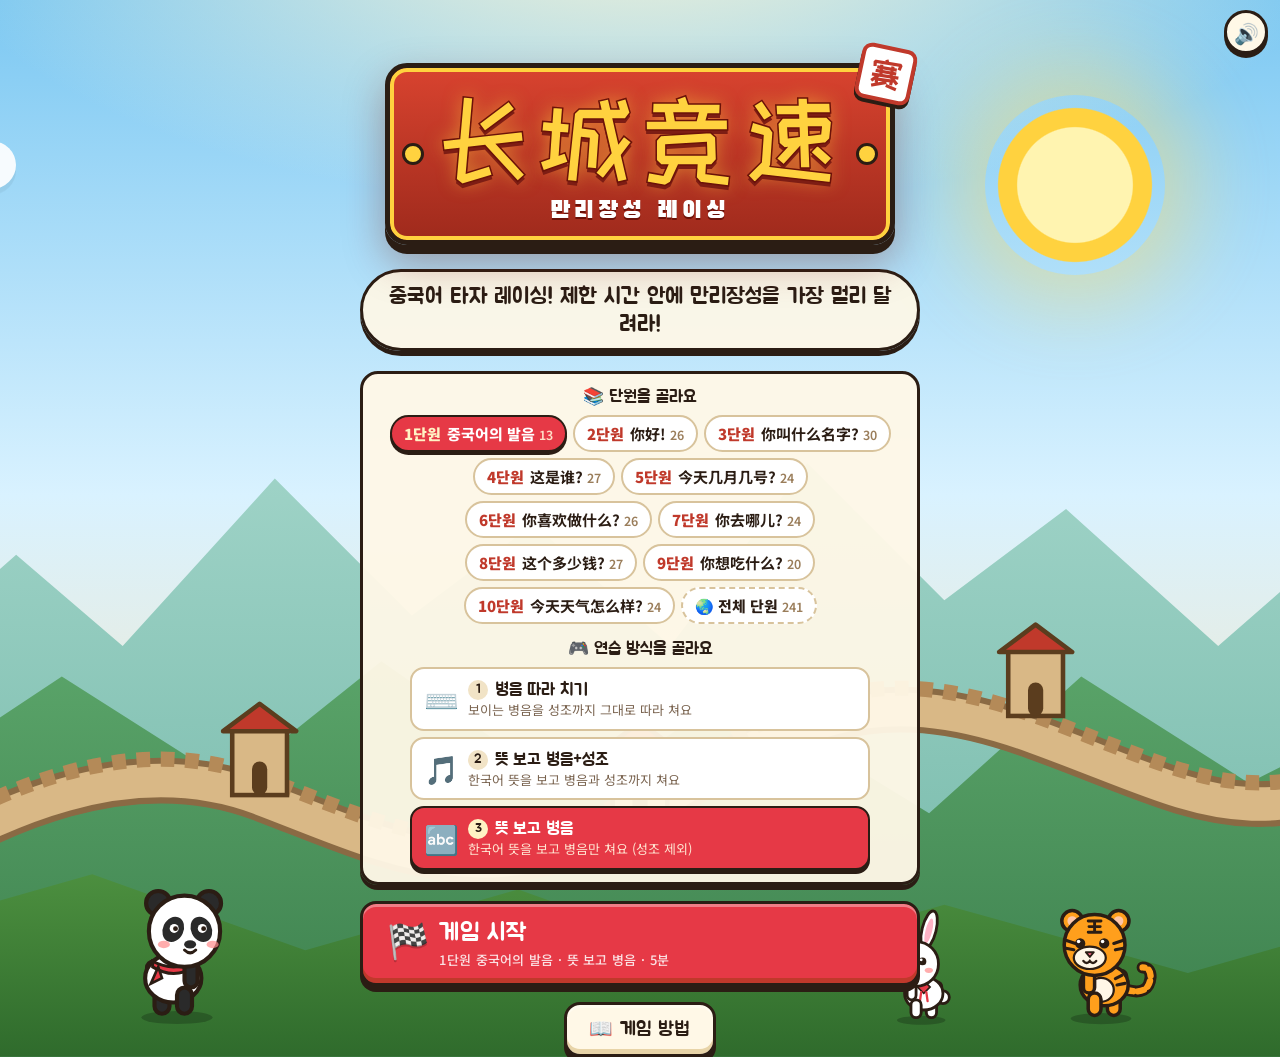
==== commit 43d603cd: "Add files via upload" ====
--- a/index.html
+++ b/index.html
@@ -58,12 +58,12 @@
         </div>
         <p class="subtitle">중국어 타자 레이싱! 제한 시간 안에 만리장성을 가장 멀리 달려라!</p>
 
-        <div id="set-banner" class="set-banner hidden"></div>
         <div id="set-picker" class="set-picker">
-          <div class="sp-title">📚 단어 주제를 골라요</div>
-          <div id="preset-chips" class="preset-chips" role="radiogroup"></div>
+          <div class="sp-title">📚 단원을 골라요</div>
+          <div id="unit-chips" class="preset-chips" role="radiogroup" aria-label="단원"></div>
+          <div class="sp-title sp-mode">🎮 연습 방식을 골라요</div>
+          <div id="mode-cards" class="mode-cards" role="radiogroup" aria-label="연습 방식"></div>
         </div>
-        <p id="link-error" class="form-error hidden" role="alert"></p>
 
         <div class="home-buttons">
           <button id="btn-start" class="btn btn-red btn-xl" type="button">
@@ -71,7 +71,6 @@
           </button>
           <button id="btn-howto" class="btn btn-ghost" type="button">📖 게임 방법</button>
         </div>
-        <a class="teacher-link" href="teacher.html">👩‍🏫 선생님: 우리 반 단어장 링크 만들기</a>
       </div>
     </section>
 
@@ -92,7 +91,7 @@
           <p id="join-error" class="form-error" role="alert"></p>
           <div class="join-set" id="join-set"></div>
           <button id="btn-enter" class="btn btn-red btn-lg btn-block" type="submit">출발 준비 완료! 🚩</button>
-          <p class="tip">💡 한/영 키를 <b>영어</b>로! 성조 없이 <b>pingguo</b>처럼 입력해요.</p>
+          <p class="tip" id="join-tip">💡 한/영 키를 <b>영어</b>로! 성조는 숫자로: <b>jia1ren2</b> → jiārén</p>
         </form>
       </div>
     </section>
@@ -109,7 +108,7 @@
         <div class="hud-stat dist"><span class="hud-label">달린 거리</span><b id="hud-dist">0m</b></div>
         <div class="hud-stat ok"><span class="hud-label">정답</span><b id="hud-correct">0</b></div>
         <div class="hud-stat bad"><span class="hud-label">오답</span><b id="hud-wrong">0</b></div>
-        <div class="hud-stat rank"><span class="hud-label">구간</span><b id="hud-lap">1</b></div>
+        <div class="hud-stat rank"><span class="hud-label">👻 최고 기록</span><b id="hud-best">—</b></div>
       </header>
 
       <div class="game-mid solo">
@@ -123,6 +122,7 @@
         </div>
         <div class="q-word-wrap">
           <div id="q-word" class="q-word">사과</div>
+          <div id="q-sub" class="q-sub hidden"></div>
           <div id="q-reveal" class="q-reveal" aria-live="polite"></div>
         </div>
         <form id="answer-form" class="answer-row" autocomplete="off">
@@ -132,6 +132,7 @@
         <div class="answer-hint">
           <span id="hint-text">성조 없이 영어로 · 띄어쓰기 상관없음 · <kbd>Enter</kbd>로 제출</span>
           <span id="ime-warn" class="ime-warn hidden">⌨️ 한글로 입력 중! <b>한/영</b> 키를 눌러 주세요</span>
+          <span id="tone-tip" class="tone-tip hidden">🎵 철자는 맞았어요! <b>성조</b>를 다시 확인해 보세요</span>
         </div>
         <div id="quiz-done" class="quiz-done hidden"></div>
       </div>
@@ -166,14 +167,19 @@
       <button class="modal-x" type="button" data-close aria-label="닫기">✕</button>
       <h2 id="howto-title">📖 게임 방법</h2>
       <ol class="howto">
-        <li>선생님이 준 <b>링크(QR 코드)</b>로 들어오거나, 첫 화면에서 <b>단어 주제</b>를 골라요.</li>
+        <li>첫 화면에서 <b>단원</b>과 <b>연습 방식</b>을 골라요.
+          <div class="howto-modes">
+            <div><b>⌨️ 병음 따라 치기</b> — 화면의 병음을 <b>성조까지 그대로</b> 따라 쳐요.</div>
+            <div><b>🎵 뜻 보고 병음+성조</b> — 한국어 뜻을 보고 병음과 성조를 쳐요.</div>
+            <div><b>🔤 뜻 보고 병음</b> — 한국어 뜻을 보고 병음만 쳐요. 성조는 채점하지 않아요.</div>
+          </div></li>
         <li><b>게임 시작</b> → 이름과 캐릭터를 고르고 출발! 3, 2, 1, 出发!</li>
-        <li>화면에 <b>한국어 뜻</b>이 나오면 <b>중국어 병음</b>을 영어로 입력하고 <kbd>Enter</kbd>!
+        <li>답을 영어로 입력하고 <kbd>Enter</kbd>! 대문자·띄어쓰기는 상관없어요.
           <div class="howto-ex"><span>사과</span> → <code>pingguo</code> ✅ <code>Ping guo</code> ✅ <code>pinguo</code> ❌</div></li>
-        <li>성조 기호는 안 써도 돼요. ü는 <code>v</code> 또는 <code>u</code>로 쓰세요.</li>
-        <li>정답 1개마다 만리장성을 <b>100m</b> 달려요. 제한 시간 안에 <b>최대한 멀리!</b> 20개(2km)마다 구간 돌파!</li>
+        <li><b>성조는 숫자</b>로 입력하면 자동으로 기호가 붙어요: <code>jia1ren2</code> → <b>jiārén</b>, <code>lv4</code> → <b>lǜ</b> (1성 ā · 2성 á · 3성 ǎ · 4성 à, 경성은 숫자 없이). ü는 <code>v</code>로 쓰세요.</li>
+        <li>정답 1개마다 만리장성을 <b>100m</b> 달려요. 5분 동안 <b>끝없이 최대한 멀리!</b> 몇 미터를 갔는지가 기록이에요.</li>
         <li>🔥 <b>3연속</b> 정답 → 부스터, <b>5연속</b> → 슈퍼 부스터! 틀리면 연속이 끊겨요.</li>
-        <li>👻 이 기기의 <b>최고 기록</b>이 유령 캐릭터로 옆에서 함께 달려요. 이겨 보세요!</li>
+        <li>👻 이 기기의 <b>최고 기록</b>(같은 단원·같은 방식)이 유령 캐릭터로 옆에서 함께 달려요. 이겨 보세요!</li>
         <li>끝나면 나오는 <b>결과 카드</b>를 선생님께 보여 주세요.</li>
       </ol>
       <button class="btn btn-red btn-block" type="button" data-close>알겠어요! 🏁</button>
--- a/css/style.css
+++ b/css/style.css
@@ -1,3 +1,5 @@
+/* 한어병음 글꼴 (Asia병음 · 라틴·병음 글자만 남긴 가벼운 파일) */
+@font-face { font-family: 'Asia Pinyin'; src: url('../assets/fonts/asia-pinyin.woff') format('woff'); font-display: swap; }
 /* =====================================================================
    长城竞速 — 스타일
    팔레트: 궁궐 붉은색 · 황금 · 성벽 돌색 · 산 초록 · 하늘
@@ -26,6 +28,7 @@
   --font-ko: 'Noto Sans KR', 'Apple SD Gothic Neo', 'Malgun Gothic', sans-serif;
   --font-fun: 'Jua', 'Noto Sans KR', sans-serif;
   --font-head: 'Black Han Sans', 'Jua', sans-serif;
+  --font-py: 'Asia Pinyin', 'Noto Sans KR', Arial, sans-serif;
   --font-zh: 'Noto Sans SC', 'PingFang SC', 'Microsoft YaHei', sans-serif;
   --font-zh-fun: 'ZCOOL KuaiLe', 'Noto Sans SC', 'Microsoft YaHei', sans-serif;
   --radius: 18px;
@@ -891,3 +894,85 @@
   #cert { position: absolute; left: 0; top: 0; box-shadow: none; }
 }
 .sky-start span { white-space: nowrap; }
+
+/* 성조 */
+.tone-pick { display: flex; align-items: center; justify-content: center; gap: 6px; margin-top: 10px; font-weight: 800; font-size: 15px; cursor: pointer; flex-wrap: wrap; }
+.tone-pick input { width: 20px; height: 20px; accent-color: var(--red); }
+.tone-pick small { font-weight: 500; color: #7a6450; }
+.tone-badge { font-style: normal; font-weight: 800; color: var(--red); }
+.tone-tip { color: #7a4ec2; font-weight: 800; animation: pulse .6s infinite alternate; }
+.answer-hint kbd { font-size: .8em; }
+
+/* =====================================================================
+   끝없는 만리장성 트랙 (v5)
+   ===================================================================== */
+.et { --sky-h: 84px; --lane-h: 80px; --RW: 62px; --scroll: 0px; --S: 36px;
+  position: relative; height: 100%; overflow: hidden; border: 3px solid var(--ink); border-radius: 18px; box-shadow: 0 5px 0 var(--ink);
+  background-color: #b58c58;
+  background-image: linear-gradient(rgba(70, 40, 12, .28) 2px, transparent 2px), linear-gradient(90deg, rgba(70, 40, 12, .22) 2px, transparent 2px);
+  background-size: 100% 22px, 44px 22px; background-position-x: var(--scroll); }
+.et-sky { position: relative; height: var(--sky-h); overflow: hidden; border-bottom: 3px solid var(--ink);
+  background: linear-gradient(180deg, #7cc8f2 0%, #c8ecff 70%, #e8f7ff 100%); }
+.et-sky .cloud { transform: scale(.55); opacity: .85; }
+.et-sky .c1 { top: 16px; left: 10%; animation: drift 70s linear infinite; }
+.et-sky .c2 { top: 6px; left: 50%; animation: drift 90s linear infinite -30s; }
+.et-sky .c3 { top: 24px; left: 80%; animation: drift 110s linear infinite -60s; }
+.et-mtn { position: absolute; left: 0; bottom: 0; display: flex; height: 62px; will-change: transform; }
+.et-mtn svg { width: 1600px; height: 62px; flex: none; display: block; }
+.et-lanes { position: relative; }
+.et .lane, .et .lane::after { background-position-x: var(--scroll); }
+.et .lane::before { background-position-x: var(--scroll); -webkit-mask-position-x: var(--scroll); mask-position-x: var(--scroll); }
+.et .lane-num { font-family: var(--font-fun); font-size: 14px; }
+.et .runner { position: absolute; transition: none; }
+.et .tag { font-size: max(11px, calc(var(--lane-h) * .18)); max-width: none; }
+.et .lane.far .runner .char { opacity: .35; }
+.tag-gap { color: #4a5a8a; font-weight: 900; }
+
+.et-marks { position: absolute; left: 0; top: 0; bottom: 0; width: 0; z-index: 3; pointer-events: none; will-change: transform; }
+.et-mark { position: absolute; top: 0; bottom: 0; width: 0; }
+.et-mark::after { content: ''; position: absolute; top: var(--sky-h); bottom: 0; left: 0; border-left: 2px dashed rgba(90, 50, 15, .32); }
+.et-mark .mk-label { position: absolute; top: calc(var(--sky-h) - 22px); left: 0; transform: translateX(-50%); white-space: nowrap;
+  font-size: 11px; font-weight: 800; color: #5a3d1e; background: rgba(255, 255, 255, .8); border-radius: 6px; padding: 0 5px; }
+.mk-tower svg { position: absolute; left: -17px; top: calc(var(--sky-h) - 46px); width: 34px; height: 40px; }
+.mk-tower .mk-label { top: calc(var(--sky-h) - 64px); font-family: var(--font-zh-fun); font-size: 13px; color: var(--red-d); }
+.mk-tower::after { border-left: 3px solid rgba(192, 57, 43, .45); }
+.mk-gate svg { position: absolute; left: -35px; top: calc(var(--sky-h) - 62px); width: 70px; height: 60px; }
+.mk-gate .mk-label { top: calc(var(--sky-h) - 82px); font-family: var(--font-head); font-weight: 400; font-size: 18px; color: #fff;
+  background: var(--red-2); border: 2px solid var(--ink); padding: 0 8px; border-radius: 8px; }
+.mk-gate::after { width: 10px; left: -5px; border: 0; background: repeating-linear-gradient(180deg, #ffd23f 0 10px, #e63946 10px 20px); opacity: .7; }
+.mk-start::after { width: 12px; left: -6px; border: 0; background: repeating-conic-gradient(#1d1d1d 0 25%, #fff 0 50%) 0 0 / 12px 12px; opacity: .85; }
+.mk-start .mk-label { font-family: var(--font-zh-fun); font-size: 14px; background: var(--green); color: #fff; border: 2px solid var(--ink); padding: 1px 8px; top: calc(var(--sky-h) - 28px); }
+@media (max-width: 760px) {
+  .et { --sky-h: 70px; }
+  .et-mtn, .et-mtn svg { height: 50px; }
+}
+
+/* ===== 단원 · 연습 방식 선택 ===== */
+.sp-mode { margin-top: 14px; }
+#unit-chips .chip b { color: var(--red); font-weight: 900; margin-right: 2px; }
+#unit-chips .chip.on b { color: #fff3c4; }
+.chip-all { border-style: dashed; }
+.mode-cards { display: grid; grid-template-columns: 1fr; gap: 6px; max-width: 460px; margin: 0 auto; }
+.mode-card { display: flex; align-items: center; gap: 10px; text-align: left; padding: 10px 12px; border-radius: 14px; border: 2px solid #d8c39c; background: #fff; cursor: pointer; font: inherit; color: var(--ink); transition: transform .12s; }
+.mode-card:hover { transform: translateY(-2px); }
+.mode-card .mc-ico { font-size: 28px; line-height: 1; }
+.mode-card .mc-txt { display: grid; gap: 1px; }
+.mode-card .mc-ico { width: 34px; text-align: center; }
+.mode-card b { font-family: var(--font-fun); font-weight: 400; font-size: 17px; }
+.mode-card b i { font-style: normal; display: inline-grid; place-items: center; width: 20px; height: 20px; border-radius: 50%; background: #f1e3c6; font-size: 13px; margin-right: 2px; vertical-align: 2px; }
+.mode-card small { font-size: 13px; color: #7a6450; line-height: 1.35; }
+.mode-card.on { background: var(--red-2); border-color: var(--ink); box-shadow: 0 4px 0 var(--ink); color: #fff; }
+.mode-card.on small { color: #ffe6d2; }
+.mode-card.on b i { background: #fff3c4; color: var(--ink); }
+
+/* 병음 따라 치기: 병음을 크게, 아래에 한자·뜻 */
+.q-word.is-py { font-family: var(--font-py); font-weight: 400; letter-spacing: .01em; text-shadow: none; }
+.q-sub { margin-top: 2px; font-size: 18px; color: #7a6450; font-weight: 700; }
+.q-sub [lang="zh"] { font-family: var(--font-zh); font-size: 22px; color: var(--ink); margin-right: 6px; }
+.howto-modes { display: grid; gap: 4px; margin-top: 6px; padding: 8px 10px; background: #fff8e7; border-radius: 10px; font-size: 14px; }
+#unit-chips [lang="zh"] { font-family: var(--font-zh); font-weight: 700; }
+
+/* 병음이 나오는 곳은 모두 Asia병음 글꼴 */
+.answer-input, .rv-py, .q-reveal .rv-py, .howto code, .howto-ex code { font-family: var(--font-py); font-weight: 400; font-synthesis: none; }
+.q-word.is-py { font-synthesis: none; }
+.answer-input::placeholder { font-family: var(--font-ko); }
